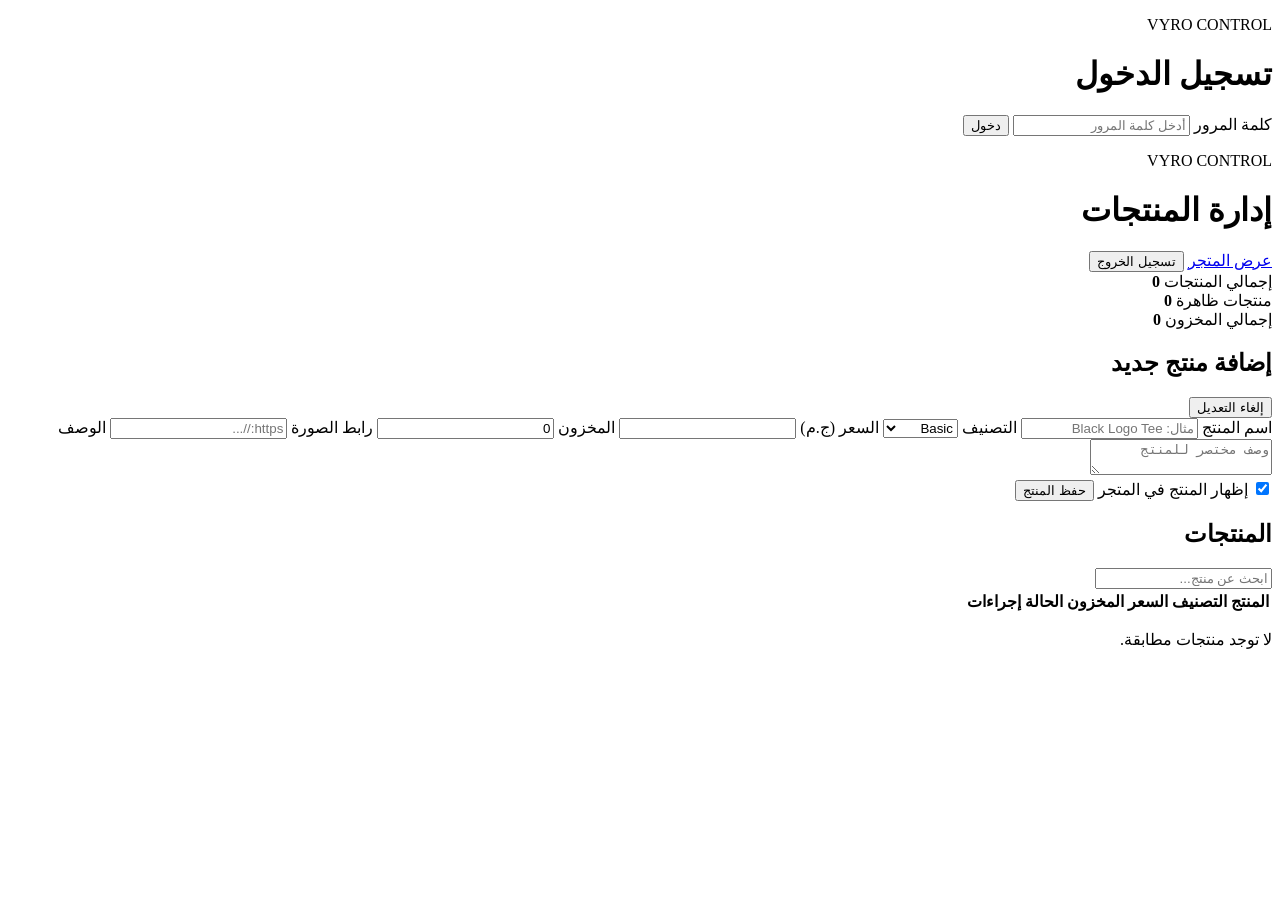
==== admin.html @ fe745bc4 "Add password-protected VYRO admin page for product management" ====
<!doctype html>
<html lang="ar" dir="rtl">
<head>
  <meta charset="UTF-8" />
  <meta name="viewport" content="width=device-width, initial-scale=1.0" />
  <title>VYRO | لوحة التحكم</title>
  <link rel="stylesheet" href="admin.css" />
</head>
<body>
  <div id="loginScreen" class="auth-screen">
    <div class="auth-card">
      <p class="eyebrow">VYRO CONTROL</p>
      <h1>تسجيل الدخول</h1>
      <form id="loginForm">
        <label>كلمة المرور
          <input id="passwordInput" type="password" placeholder="أدخل كلمة المرور" required />
        </label>
        <button type="submit" class="primary">دخول</button>
        <p id="loginMessage" class="message" aria-live="polite"></p>
      </form>
    </div>
  </div>

  <main id="adminApp" class="admin-shell hidden">
    <header class="admin-header">
      <div>
        <span class="eyebrow">VYRO CONTROL</span>
        <h1>إدارة المنتجات</h1>
      </div>
      <div class="header-actions">
        <a class="store-link" href="index.html">عرض المتجر</a>
        <button id="logoutBtn" class="secondary" type="button">تسجيل الخروج</button>
      </div>
    </header>

    <section class="stats">
      <article>
        <span>إجمالي المنتجات</span>
        <strong id="totalProducts">0</strong>
      </article>
      <article>
        <span>منتجات ظاهرة</span>
        <strong id="activeProducts">0</strong>
      </article>
      <article>
        <span>إجمالي المخزون</span>
        <strong id="totalStock">0</strong>
      </article>
    </section>

    <section class="panel">
      <div class="panel-head">
        <h2 id="formTitle">إضافة منتج جديد</h2>
        <button id="cancelEdit" class="secondary hidden" type="button">إلغاء التعديل</button>
      </div>

      <form id="productForm">
        <input type="hidden" id="productId" />
        <div class="form-grid">
          <label>اسم المنتج
            <input id="name" required maxlength="80" placeholder="مثال: Black Logo Tee" />
          </label>

          <label>التصنيف
            <select id="category">
              <option value="basic">Basic</option>
              <option value="oversize">Oversize</option>
            </select>
          </label>

          <label>السعر (ج.م)
            <input id="price" required min="0" type="number" />
          </label>

          <label>المخزون
            <input id="stock" required min="0" type="number" value="0" />
          </label>

          <label class="wide">رابط الصورة
            <input id="image" type="url" placeholder="https://..." />
          </label>

          <label class="wide">الوصف
            <textarea id="description" rows="2" placeholder="وصف مختصر للمنتج"></textarea>
          </label>
        </div>

        <label class="check">
          <input id="active" type="checkbox" checked />
          <span>إظهار المنتج في المتجر</span>
        </label>

        <button class="primary" type="submit">حفظ المنتج</button>
        <p id="formMessage" class="message" aria-live="polite"></p>
      </form>
    </section>

    <section class="panel">
      <div class="panel-head">
        <h2>المنتجات</h2>
        <input id="search" class="search" placeholder="ابحث عن منتج..." />
      </div>

      <div class="table-wrap">
        <table>
          <thead>
            <tr>
              <th>المنتج</th>
              <th>التصنيف</th>
              <th>السعر</th>
              <th>المخزون</th>
              <th>الحالة</th>
              <th>إجراءات</th>
            </tr>
          </thead>
          <tbody id="productsTable"></tbody>
        </table>
      </div>

      <p id="empty" class="empty hidden">لا توجد منتجات مطابقة.</p>
    </section>
  </main>

  <script src="admin.js"></script>
</body>
</html>
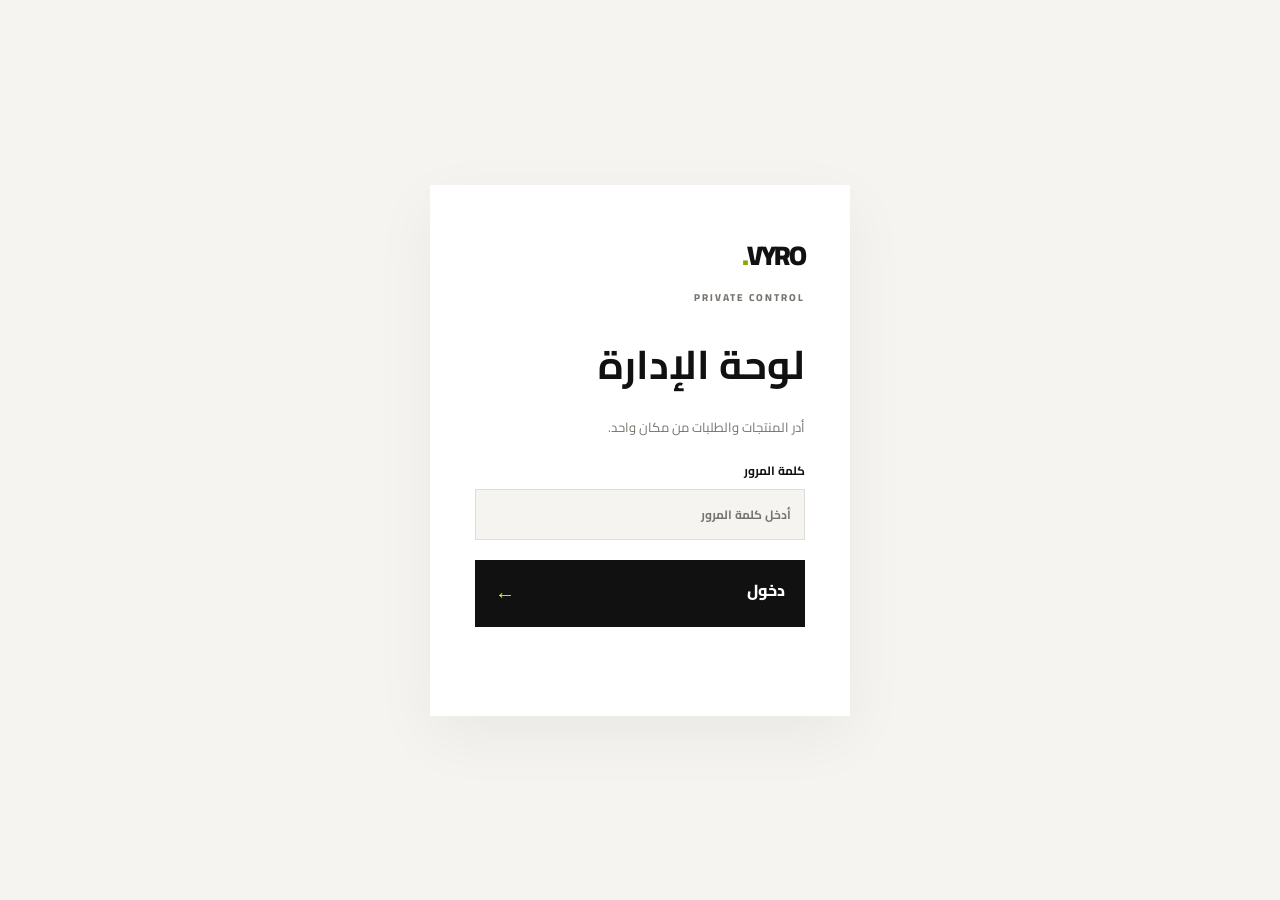
==== commit a837d686: "Build VYRO storefront with accounts, cart, orders, and admin dashboard" ====
--- a/admin.html
+++ b/admin.html
@@ -1,126 +1 @@
-<!doctype html>
-<html lang="ar" dir="rtl">
-<head>
-  <meta charset="UTF-8" />
-  <meta name="viewport" content="width=device-width, initial-scale=1.0" />
-  <title>VYRO | لوحة التحكم</title>
-  <link rel="stylesheet" href="admin.css" />
-</head>
-<body>
-  <div id="loginScreen" class="auth-screen">
-    <div class="auth-card">
-      <p class="eyebrow">VYRO CONTROL</p>
-      <h1>تسجيل الدخول</h1>
-      <form id="loginForm">
-        <label>كلمة المرور
-          <input id="passwordInput" type="password" placeholder="أدخل كلمة المرور" required />
-        </label>
-        <button type="submit" class="primary">دخول</button>
-        <p id="loginMessage" class="message" aria-live="polite"></p>
-      </form>
-    </div>
-  </div>
-
-  <main id="adminApp" class="admin-shell hidden">
-    <header class="admin-header">
-      <div>
-        <span class="eyebrow">VYRO CONTROL</span>
-        <h1>إدارة المنتجات</h1>
-      </div>
-      <div class="header-actions">
-        <a class="store-link" href="index.html">عرض المتجر</a>
-        <button id="logoutBtn" class="secondary" type="button">تسجيل الخروج</button>
-      </div>
-    </header>
-
-    <section class="stats">
-      <article>
-        <span>إجمالي المنتجات</span>
-        <strong id="totalProducts">0</strong>
-      </article>
-      <article>
-        <span>منتجات ظاهرة</span>
-        <strong id="activeProducts">0</strong>
-      </article>
-      <article>
-        <span>إجمالي المخزون</span>
-        <strong id="totalStock">0</strong>
-      </article>
-    </section>
-
-    <section class="panel">
-      <div class="panel-head">
-        <h2 id="formTitle">إضافة منتج جديد</h2>
-        <button id="cancelEdit" class="secondary hidden" type="button">إلغاء التعديل</button>
-      </div>
-
-      <form id="productForm">
-        <input type="hidden" id="productId" />
-        <div class="form-grid">
-          <label>اسم المنتج
-            <input id="name" required maxlength="80" placeholder="مثال: Black Logo Tee" />
-          </label>
-
-          <label>التصنيف
-            <select id="category">
-              <option value="basic">Basic</option>
-              <option value="oversize">Oversize</option>
-            </select>
-          </label>
-
-          <label>السعر (ج.م)
-            <input id="price" required min="0" type="number" />
-          </label>
-
-          <label>المخزون
-            <input id="stock" required min="0" type="number" value="0" />
-          </label>
-
-          <label class="wide">رابط الصورة
-            <input id="image" type="url" placeholder="https://..." />
-          </label>
-
-          <label class="wide">الوصف
-            <textarea id="description" rows="2" placeholder="وصف مختصر للمنتج"></textarea>
-          </label>
-        </div>
-
-        <label class="check">
-          <input id="active" type="checkbox" checked />
-          <span>إظهار المنتج في المتجر</span>
-        </label>
-
-        <button class="primary" type="submit">حفظ المنتج</button>
-        <p id="formMessage" class="message" aria-live="polite"></p>
-      </form>
-    </section>
-
-    <section class="panel">
-      <div class="panel-head">
-        <h2>المنتجات</h2>
-        <input id="search" class="search" placeholder="ابحث عن منتج..." />
-      </div>
-
-      <div class="table-wrap">
-        <table>
-          <thead>
-            <tr>
-              <th>المنتج</th>
-              <th>التصنيف</th>
-              <th>السعر</th>
-              <th>المخزون</th>
-              <th>الحالة</th>
-              <th>إجراءات</th>
-            </tr>
-          </thead>
-          <tbody id="productsTable"></tbody>
-        </table>
-      </div>
-
-      <p id="empty" class="empty hidden">لا توجد منتجات مطابقة.</p>
-    </section>
-  </main>
-
-  <script src="admin.js"></script>
-</body>
-</html>
+<!doctype html><html lang="ar" dir="rtl"><head><meta charset="UTF-8"><meta name="viewport" content="width=device-width, initial-scale=1.0"><title>VYRO — لوحة الإدارة</title><link rel="stylesheet" href="admin.css"></head><body><div id="loginScreen" class="auth-screen"><div class="auth-card"><a class="logo" href="index.html">VYRO<span>.</span></a><p class="eyebrow">PRIVATE CONTROL</p><h1>لوحة الإدارة</h1><p>أدر المنتجات والطلبات من مكان واحد.</p><form id="loginForm"><label>كلمة المرور<input id="passwordInput" type="password" required placeholder="أدخل كلمة المرور"></label><button class="primary" type="submit">دخول <span>←</span></button><p id="loginMessage" class="message"></p></form></div></div><main id="adminApp" class="hidden"><header class="admin-header"><div><a class="logo" href="index.html">VYRO<span>.</span></a><p class="eyebrow">CONTROL CENTER</p><h1>نظرة عامة</h1></div><div class="header-actions"><a href="index.html">عرض المتجر ↗</a><button id="logoutBtn">تسجيل الخروج</button></div></header><section class="stats"><article><span>الطلبات</span><strong id="totalOrders">0</strong></article><article><span>مبيعات الطلبات</span><strong id="totalSales">0</strong></article><article><span>المنتجات</span><strong id="totalProducts">0</strong></article><article><span>المخزون</span><strong id="totalStock">0</strong></article></section><section class="panel"><div class="panel-head"><div><p class="eyebrow">ORDERS</p><h2>آخر الطلبات</h2></div><button class="secondary" onclick="clearOrders()">مسح الطلبات</button></div><div class="table-wrap"><table><thead><tr><th>رقم الطلب</th><th>العميل</th><th>التاريخ</th><th>الإجمالي</th><th>الحالة</th></tr></thead><tbody id="ordersTable"></tbody></table></div><p id="ordersEmpty" class="empty">لا توجد طلبات حتى الآن.</p></section><section class="panel"><div class="panel-head"><div><p class="eyebrow">CATALOG</p><h2 id="formTitle">إضافة منتج</h2></div><button id="cancelEdit" class="secondary hidden">إلغاء</button></div><form id="productForm"><div class="form-grid"><label>اسم المنتج<input id="name" required maxlength="80"></label><label>التصنيف<select id="category"><option value="basic">أساسي</option><option value="oversize">أوفر سايز</option></select></label><label>السعر<input id="price" type="number" min="0" required></label><label>المخزون<input id="stock" type="number" min="0" required></label></div><label class="check"><input id="active" type="checkbox" checked> ظاهر في المتجر</label><button class="primary" type="submit">حفظ المنتج <span>←</span></button><p id="formMessage" class="message"></p></form></section><section class="panel"><div class="panel-head"><h2>الكتالوج</h2><input id="search" class="search" placeholder="ابحث عن منتج..."></div><div class="table-wrap"><table><thead><tr><th>المنتج</th><th>التصنيف</th><th>السعر</th><th>المخزون</th><th>الحالة</th><th>إجراءات</th></tr></thead><tbody id="productsTable"></tbody></table></div></section></main><script src="admin.js"></script></body></html>
--- a/admin.css
+++ b/admin.css
@@ -0,0 +1 @@
+@import url('https://fonts.googleapis.com/css2?family=Cairo:wght@400;600;700;800;900&display=swap');:root{--ink:#111;--paper:#f5f4f0;--line:#dfdcd5;--muted:#77736d;--lime:#d7ff43;--red:#b43c3c}*{box-sizing:border-box}body{margin:0;background:var(--paper);color:var(--ink);font-family:Cairo,Arial,sans-serif}.hidden{display:none!important}.logo{font-size:27px;font-weight:900;letter-spacing:-2px;text-decoration:none;color:var(--ink)}.logo span{color:#87aa00}.eyebrow{font-size:10px;letter-spacing:2px;font-weight:800;color:var(--muted);margin:8px 0}.primary,.secondary,button{font:inherit;cursor:pointer}.primary{background:var(--ink);color:white;border:0;padding:15px 20px;font-weight:800;display:flex;justify-content:space-between;width:100%}.primary span{color:var(--lime);font-size:20px}.secondary{background:transparent;border:1px solid var(--line);padding:9px 14px;font-size:12px}.auth-screen{min-height:100vh;display:grid;place-items:center;padding:20px}.auth-card{width:min(420px,100%);background:white;padding:45px;box-shadow:0 20px 60px #0000000d}.auth-card h1{font-size:40px;margin:20px 0 5px}.auth-card>p:not(.eyebrow){color:var(--muted);font-size:13px}.auth-card label,.panel label{font-size:12px;font-weight:700;display:block;margin:20px 0}.auth-card input,.panel input,.panel select{display:block;width:100%;background:var(--paper);border:1px solid var(--line);padding:13px;margin-top:7px;font:inherit;outline:none}.auth-card input:focus,.panel input:focus{border-color:var(--ink)}.message{color:#729400;font-size:12px;min-height:20px}.error{color:var(--red)}main{max-width:1200px;margin:auto;padding:35px 5vw}.admin-header{display:flex;justify-content:space-between;align-items:end;margin-bottom:38px}.admin-header h1{font-size:42px;margin:10px 0 0}.header-actions{display:flex;gap:10px;align-items:center}.header-actions a{font-size:12px;font-weight:700}.header-actions button{background:transparent;border:0;color:var(--muted);font-size:12px}.stats{display:grid;grid-template-columns:repeat(4,1fr);gap:12px;margin-bottom:20px}.stats article{background:var(--ink);color:white;padding:22px}.stats span{font-size:11px;color:#aaa}.stats strong{display:block;color:var(--lime);font-size:28px;margin-top:6px}.panel{background:white;padding:28px;margin:20px 0}.panel-head{display:flex;justify-content:space-between;align-items:center;margin-bottom:20px}.panel h2{margin:0;font-size:22px}.form-grid{display:grid;grid-template-columns:2fr 1fr 1fr 1fr;gap:14px}.form-grid label{margin:0}.check{display:flex!important;gap:8px;align-items:center}.check input{width:auto!important;margin:0!important}.table-wrap{overflow:auto}table{width:100%;border-collapse:collapse;text-align:right;font-size:12px}th{color:var(--muted);font-weight:700;background:var(--paper)}th,td{padding:14px 12px;border-bottom:1px solid var(--line);white-space:nowrap}.status{padding:5px 9px;font-size:10px}.on,.new{background:#e9f4bd;color:#4c6500}.off,.cancelled{background:#f6dddd;color:var(--red)}.actions{display:flex;gap:6px}.actions button{background:var(--paper);border:0;padding:6px 9px;font-size:11px}.actions .danger{color:var(--red)}.search{max-width:220px!important;margin:0!important}.empty{text-align:center;color:var(--muted);padding:18px;font-size:12px}@media(max-width:700px){main{padding:25px 4vw}.admin-header{align-items:start;gap:15px}.admin-header h1{font-size:30px}.header-actions{flex-direction:column;align-items:end}.stats{grid-template-columns:repeat(2,1fr)}.form-grid{grid-template-columns:1fr 1fr}.form-grid label:first-child{grid-column:span 2}.panel{padding:18px}.panel-head{gap:12px;align-items:start}.panel-head h2{font-size:18px}.search{max-width:150px!important}}
